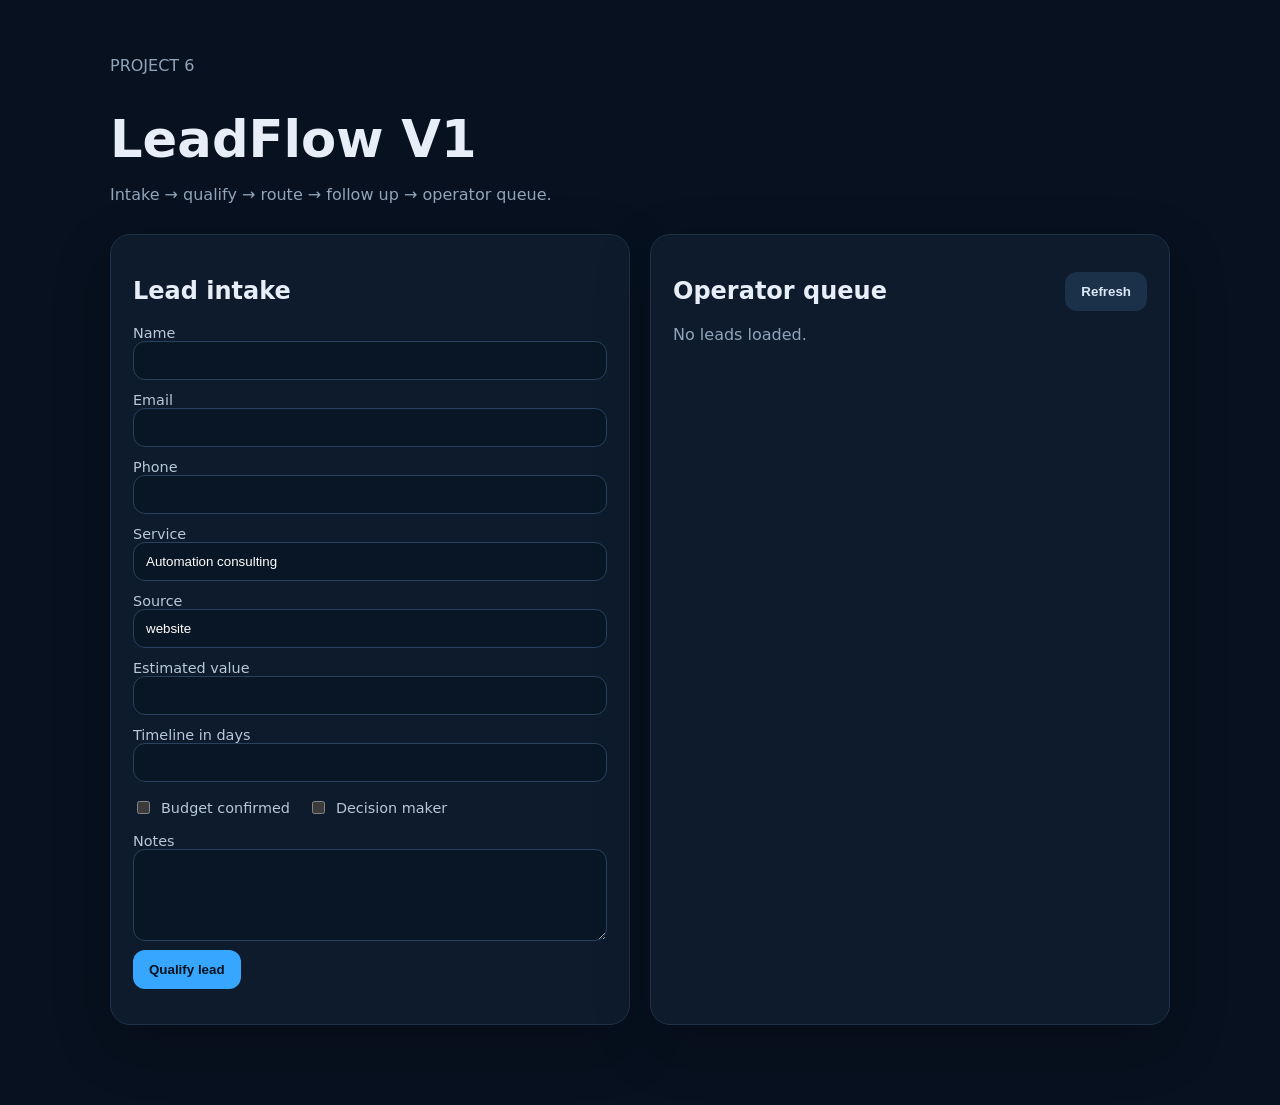
==== static/index.html @ afefdc9d "build: add static/index.html" ====
<!doctype html>
<html lang="en">
<head>
  <meta charset="utf-8" />
  <meta name="viewport" content="width=device-width, initial-scale=1" />
  <title>LeadFlow V1</title>
  <style>
    :root { color-scheme: dark; font-family: Inter, ui-sans-serif, system-ui, sans-serif; }
    * { box-sizing: border-box; }
    body { margin: 0; background: #07111f; color: #e7eef7; }
    main { max-width: 1100px; margin: 0 auto; padding: 40px 20px 80px; }
    h1 { margin-bottom: 6px; font-size: clamp(2rem, 4vw, 3.4rem); }
    .muted { color: #91a4bb; }
    .grid { display: grid; gap: 20px; grid-template-columns: repeat(auto-fit,minmax(320px,1fr)); margin-top: 30px; }
    .card { background: #0d1b2c; border: 1px solid #1d3148; border-radius: 20px; padding: 22px; box-shadow: 0 20px 60px rgba(0,0,0,.2); }
    label { display: block; margin: 12px 0 6px; font-size: .9rem; color: #b8c7d9; }
    input, textarea { width: 100%; border: 1px solid #28425f; border-radius: 12px; background: #091625; color: white; padding: 11px 12px; }
    textarea { min-height: 92px; resize: vertical; }
    .checks { display: flex; gap: 18px; flex-wrap: wrap; margin: 16px 0; }
    .checks label { display: flex; gap: 8px; align-items: center; margin: 0; }
    .checks input { width: auto; }
    button { border: 0; border-radius: 12px; padding: 12px 16px; font-weight: 700; cursor: pointer; background: #36a6ff; color: #03111d; }
    button.secondary { background: #1b314a; color: #dce9f7; }
    .row { display:flex; gap:10px; flex-wrap:wrap; }
    .lead { border-top: 1px solid #20364e; padding: 16px 0; }
    .badge { display:inline-block; border-radius:999px; background:#142b43; padding:4px 9px; margin-right:6px; font-size:.78rem; }
    pre { white-space: pre-wrap; color: #b9d9f3; }
  </style>
</head>
<body>
<main>
  <p class="muted">PROJECT 6</p>
  <h1>LeadFlow V1</h1>
  <p class="muted">Intake → qualify → route → follow up → operator queue.</p>
  <div class="grid">
    <section class="card">
      <h2>Lead intake</h2>
      <form id="lead-form">
        <label>Name <input name="name" required minlength="2" /></label>
        <label>Email <input name="email" type="email" required /></label>
        <label>Phone <input name="phone" /></label>
        <label>Service <input name="service" required value="Automation consulting" /></label>
        <label>Source <input name="source" value="website" /></label>
        <label>Estimated value <input name="estimated_value" type="number" min="0" /></label>
        <label>Timeline in days <input name="timeline_days" type="number" min="1" /></label>
        <div class="checks">
          <label><input name="budget_confirmed" type="checkbox" /> Budget confirmed</label>
          <label><input name="decision_maker" type="checkbox" /> Decision maker</label>
        </div>
        <label>Notes <textarea name="notes"></textarea></label>
        <button type="submit">Qualify lead</button>
      </form>
      <pre id="result" aria-live="polite"></pre>
    </section>
    <section class="card">
      <div class="row" style="justify-content:space-between;align-items:center">
        <h2>Operator queue</h2>
        <button class="secondary" id="refresh" type="button">Refresh</button>
      </div>
      <div id="queue" class="muted">No leads loaded.</div>
    </section>
  </div>
</main>
<script>
const form = document.querySelector("#lead-form");
const result = document.querySelector("#result");
const queue = document.querySelector("#queue");
function payloadFromForm() {
  const data = new FormData(form);
  const num = (name) => data.get(name) ? Number(data.get(name)) : null;
  return {
    name: data.get("name"),
    email: data.get("email"),
    phone: data.get("phone") || null,
    source: data.get("source") || "website",
    service: data.get("service"),
    estimated_value: num("estimated_value"),
    timeline_days: num("timeline_days"),
    budget_confirmed: data.get("budget_confirmed") === "on",
    decision_maker: data.get("decision_maker") === "on",
    notes: data.get("notes") || null
  };
}
async function loadQueue() {
  const response = await fetch("/api/leads");
  const leads = await response.json();
  if (!leads.length) {
    queue.innerHTML = '<p class="muted">No leads yet.</p>';
    return;
  }
  queue.innerHTML = leads.map(item => `
    <article class="lead">
      <strong>${item.lead.name}</strong> · ${item.lead.service}<br/>
      <span class="badge">${item.qualification.score}/100</span>
      <span class="badge">${item.qualification.routing}</span>
      <span class="badge">${item.qualification.priority}</span>
      <p><strong>Next:</strong> ${item.qualification.next_action}</p>
      <p class="muted">${item.follow_up}</p>
    </article>`).join("");
}
form.addEventListener("submit", async (event) => {
  event.preventDefault();
  result.textContent = "Processing…";
  const response = await fetch("/api/leads", {
    method: "POST",
    headers: {"Content-Type": "application/json"},
    body: JSON.stringify(payloadFromForm())
  });
  const data = await response.json();
  if (!response.ok) {
    result.textContent = JSON.stringify(data, null, 2);
    return;
  }
  result.textContent = `Score: ${data.qualification.score}/100
Route: ${data.qualification.routing}
Priority: ${data.qualification.priority}
Next action: ${data.qualification.next_action}

Follow-up:
${data.follow_up}`;
  await loadQueue();
});
document.querySelector("#refresh").addEventListener("click", loadQueue);
loadQueue();
</script>
</body>
</html>
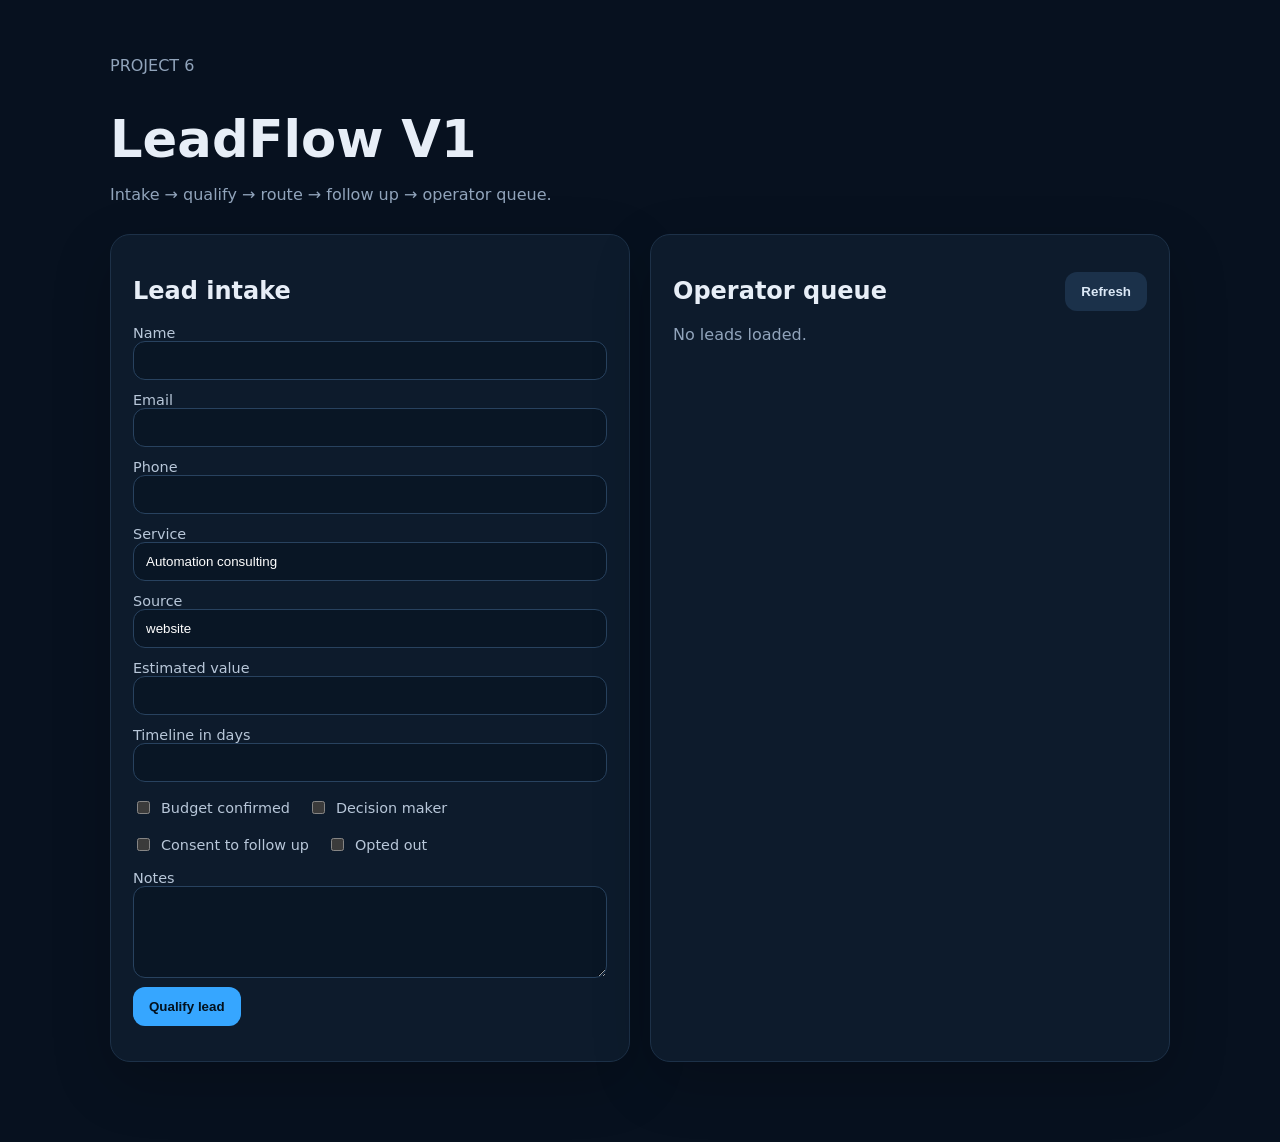
==== commit d662d63c: "feat: add consent deduplication and audit workflow" ====
--- a/static/index.html
+++ b/static/index.html
@@ -46,6 +46,8 @@
         <div class="checks">
           <label><input name="budget_confirmed" type="checkbox" /> Budget confirmed</label>
           <label><input name="decision_maker" type="checkbox" /> Decision maker</label>
+          <label><input name="communication_consent" type="checkbox" /> Consent to follow up</label>
+          <label><input name="opted_out" type="checkbox" /> Opted out</label>
         </div>
         <label>Notes <textarea name="notes"></textarea></label>
         <button type="submit">Qualify lead</button>
@@ -65,6 +67,11 @@
 const form = document.querySelector("#lead-form");
 const result = document.querySelector("#result");
 const queue = document.querySelector("#queue");
+function escapeHtml(value) {
+  return String(value).replace(/[&<>'"]/g, (character) => ({
+    "&": "&amp;", "<": "&lt;", ">": "&gt;", "'": "&#39;", '"': "&quot;"
+  })[character]);
+}
 function payloadFromForm() {
   const data = new FormData(form);
   const num = (name) => data.get(name) ? Number(data.get(name)) : null;
@@ -79,6 +86,8 @@
     budget_confirmed: data.get("budget_confirmed") === "on",
     decision_maker: data.get("decision_maker") === "on",
     notes: data.get("notes") || null
+    ,communication_consent: data.get("communication_consent") === "on"
+    ,opted_out: data.get("opted_out") === "on"
   };
 }
 async function loadQueue() {
@@ -90,12 +99,14 @@
   }
   queue.innerHTML = leads.map(item => `
     <article class="lead">
-      <strong>${item.lead.name}</strong> · ${item.lead.service}<br/>
-      <span class="badge">${item.qualification.score}/100</span>
-      <span class="badge">${item.qualification.routing}</span>
-      <span class="badge">${item.qualification.priority}</span>
-      <p><strong>Next:</strong> ${item.qualification.next_action}</p>
-      <p class="muted">${item.follow_up}</p>
+      <strong>${escapeHtml(item.lead.name)}</strong> · ${escapeHtml(item.lead.service)}<br/>
+      <span class="badge">${escapeHtml(item.qualification.score)}/100</span>
+      <span class="badge">${escapeHtml(item.qualification.routing)}</span>
+      <span class="badge">${escapeHtml(item.qualification.priority)}</span>
+      <p><strong>Next:</strong> ${escapeHtml(item.qualification.next_action)}</p>
+      <p><strong>Communication:</strong> ${escapeHtml(item.communication_status)}<br/>
+      <strong>Scheduling:</strong> ${escapeHtml(item.scheduling_status)}</p>
+      <p class="muted">${escapeHtml(item.follow_up)}</p>
     </article>`).join("");
 }
 form.addEventListener("submit", async (event) => {
@@ -115,6 +126,8 @@
 Route: ${data.qualification.routing}
 Priority: ${data.qualification.priority}
 Next action: ${data.qualification.next_action}
+Communication: ${data.communication_status}
+Scheduling: ${data.scheduling_status}
 
 Follow-up:
 ${data.follow_up}`;
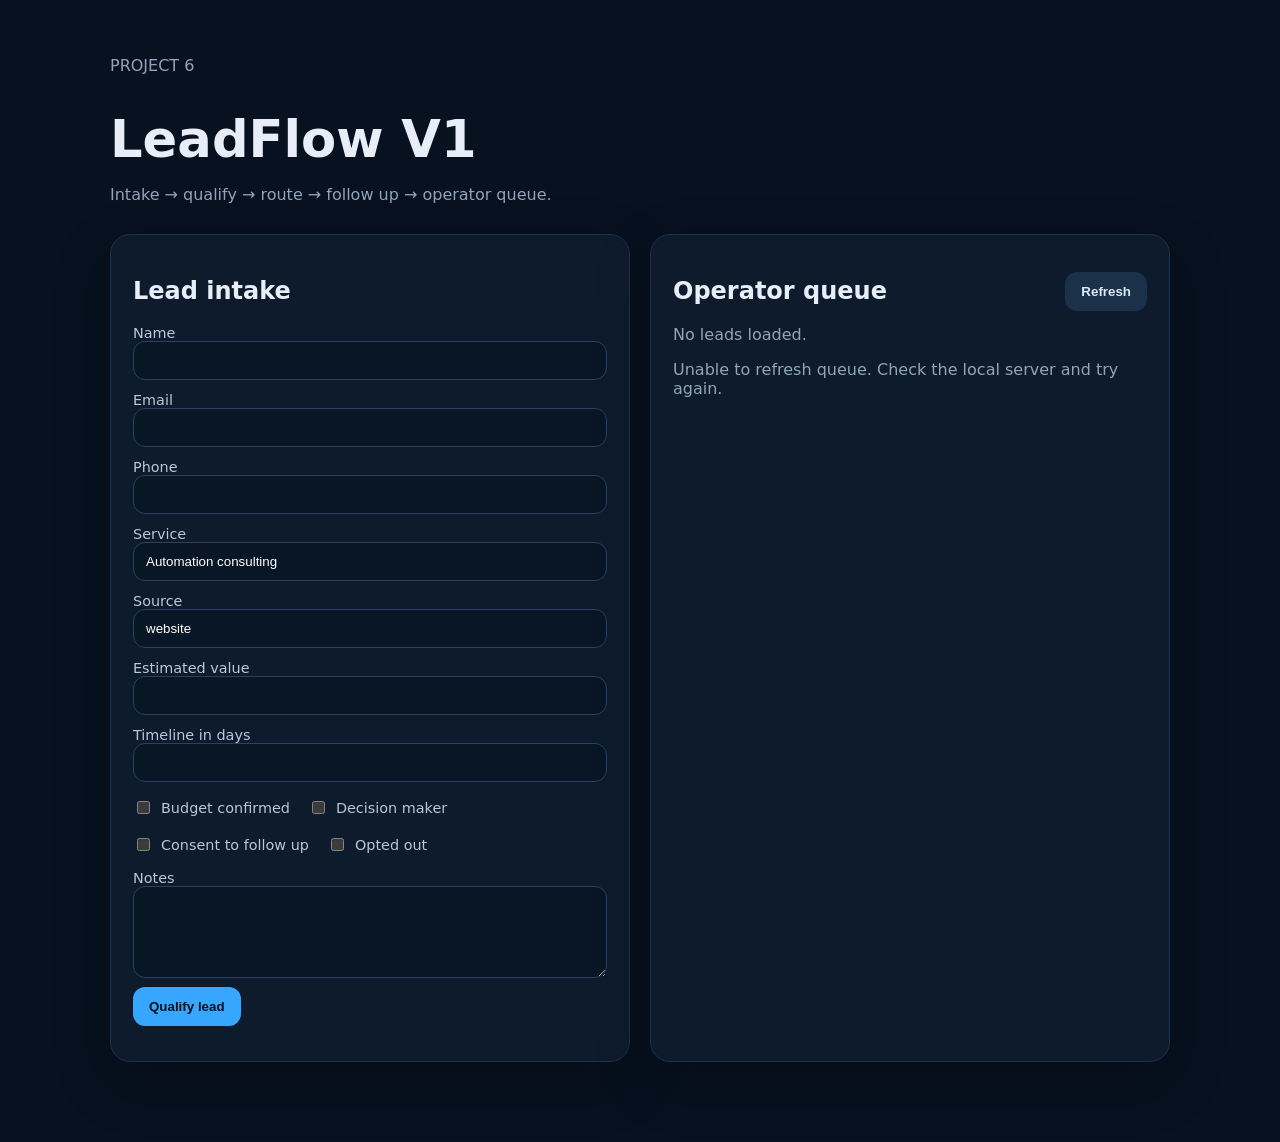
==== commit 16811f49: "fix(ui): make operator queue refresh visibly report success and failure" ====
--- a/static/index.html
+++ b/static/index.html
@@ -60,6 +60,7 @@
         <button class="secondary" id="refresh" type="button">Refresh</button>
       </div>
       <div id="queue" class="muted">No leads loaded.</div>
+      <p id="queue-status" class="muted" role="status" aria-live="polite">Queue not refreshed yet.</p>
     </section>
   </div>
 </main>
@@ -67,6 +68,9 @@
 const form = document.querySelector("#lead-form");
 const result = document.querySelector("#result");
 const queue = document.querySelector("#queue");
+const queueStatus = document.querySelector("#queue-status");
+const refreshButton = document.querySelector("#refresh");
+let queueLoadPending = false;
 function escapeHtml(value) {
   return String(value).replace(/[&<>'"]/g, (character) => ({
     "&": "&amp;", "<": "&lt;", ">": "&gt;", "'": "&#39;", '"': "&quot;"
@@ -91,13 +95,22 @@
   };
 }
 async function loadQueue() {
-  const response = await fetch("/api/leads");
-  const leads = await response.json();
-  if (!leads.length) {
-    queue.innerHTML = '<p class="muted">No leads yet.</p>';
-    return;
-  }
-  queue.innerHTML = leads.map(item => `
+  if (queueLoadPending) return;
+  queueLoadPending = true;
+  refreshButton.disabled = true;
+  refreshButton.textContent = "Refreshing…";
+  queueStatus.textContent = "Refreshing operator queue…";
+  try {
+    const response = await fetch("/api/leads", {cache: "no-store"});
+    if (!response.ok) throw new Error("Queue request failed");
+    const leads = await response.json();
+    if (!Array.isArray(leads)) throw new Error("Unexpected queue response");
+    if (!leads.length) {
+      queue.innerHTML = '<p class="muted">No leads yet.</p>';
+      queueStatus.textContent = "Queue refreshed. No leads yet.";
+      return;
+    }
+    queue.innerHTML = leads.map(item => `
     <article class="lead">
       <strong>${escapeHtml(item.lead.name)}</strong> · ${escapeHtml(item.lead.service)}<br/>
       <span class="badge">${escapeHtml(item.qualification.score)}/100</span>
@@ -108,6 +121,15 @@
       <strong>Scheduling:</strong> ${escapeHtml(item.scheduling_status)}</p>
       <p class="muted">${escapeHtml(item.follow_up)}</p>
     </article>`).join("");
+    queueStatus.textContent = `Queue refreshed: ${leads.length} lead${leads.length === 1 ? "" : "s"} loaded.`;
+  } catch {
+    // Keep the previous queue contents rather than replacing them with an error.
+    queueStatus.textContent = "Unable to refresh queue. Check the local server and try again.";
+  } finally {
+    queueLoadPending = false;
+    refreshButton.disabled = false;
+    refreshButton.textContent = "Refresh";
+  }
 }
 form.addEventListener("submit", async (event) => {
   event.preventDefault();
@@ -133,7 +155,7 @@
 ${data.follow_up}`;
   await loadQueue();
 });
-document.querySelector("#refresh").addEventListener("click", loadQueue);
+refreshButton.addEventListener("click", loadQueue);
 loadQueue();
 </script>
 </body>
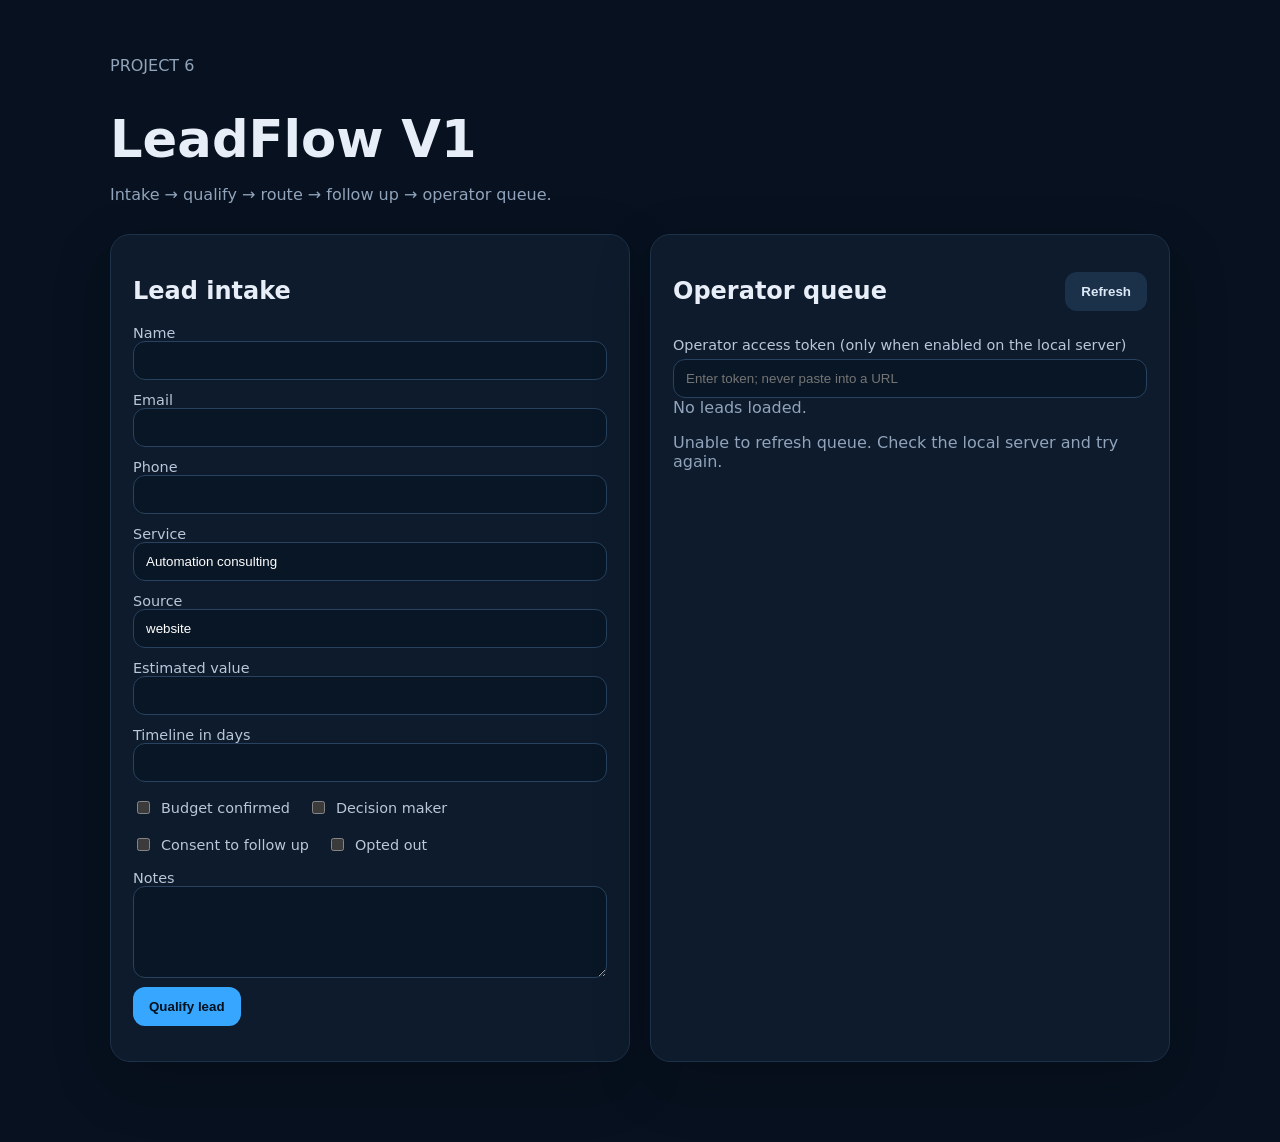
==== commit 70077934: "feat(leadflow): allow in-memory operator token for protected queue" ====
--- a/static/index.html
+++ b/static/index.html
@@ -59,6 +59,8 @@
         <h2>Operator queue</h2>
         <button class="secondary" id="refresh" type="button">Refresh</button>
       </div>
+      <label for="operator-token">Operator access token (only when enabled on the local server)</label>
+      <input id="operator-token" type="password" autocomplete="off" spellcheck="false" placeholder="Enter token; never paste into a URL" />
       <div id="queue" class="muted">No leads loaded.</div>
       <p id="queue-status" class="muted" role="status" aria-live="polite">Queue not refreshed yet.</p>
     </section>
@@ -70,7 +72,10 @@
 const queue = document.querySelector("#queue");
 const queueStatus = document.querySelector("#queue-status");
 const refreshButton = document.querySelector("#refresh");
+const operatorToken = document.querySelector("#operator-token");
+const submitButton = form.querySelector('button[type="submit"]');
 let queueLoadPending = false;
+let intakePending = false;
 function escapeHtml(value) {
   return String(value).replace(/[&<>'"]/g, (character) => ({
     "&": "&amp;", "<": "&lt;", ">": "&gt;", "'": "&#39;", '"': "&quot;"
@@ -101,7 +106,16 @@
   refreshButton.textContent = "Refreshing…";
   queueStatus.textContent = "Refreshing operator queue…";
   try {
-    const response = await fetch("/api/leads", {cache: "no-store"});
+    const queueOptions = {cache: "no-store"};
+    const token = operatorToken.value.trim();
+    if (token) queueOptions.headers = {Authorization: `Bearer ${token}`};
+    const response = await fetch("/api/leads", queueOptions);
+    if (response.status === 401) {
+      // Never retain stale PII from a prior authorized response after access fails.
+      queue.replaceChildren();
+      queueStatus.textContent = "Operator access required. Enter a valid token and refresh.";
+      return;
+    }
     if (!response.ok) throw new Error("Queue request failed");
     const leads = await response.json();
     if (!Array.isArray(leads)) throw new Error("Unexpected queue response");
@@ -133,18 +147,26 @@
 }
 form.addEventListener("submit", async (event) => {
   event.preventDefault();
+  if (intakePending) return;
+  intakePending = true;
+  submitButton.disabled = true;
+  submitButton.textContent = "Qualifying…";
   result.textContent = "Processing…";
-  const response = await fetch("/api/leads", {
-    method: "POST",
-    headers: {"Content-Type": "application/json"},
-    body: JSON.stringify(payloadFromForm())
-  });
-  const data = await response.json();
-  if (!response.ok) {
-    result.textContent = JSON.stringify(data, null, 2);
-    return;
-  }
-  result.textContent = `Score: ${data.qualification.score}/100
+  try {
+    const response = await fetch("/api/leads", {
+      method: "POST",
+      headers: {"Content-Type": "application/json"},
+      body: JSON.stringify(payloadFromForm())
+    });
+    if (!response.ok) {
+      result.textContent = `Unable to qualify lead (HTTP ${response.status}). Review the form and try again.`;
+      return;
+    }
+    const data = await response.json();
+    if (!data || !data.qualification || typeof data.qualification.score !== "number") {
+      throw new Error("Unexpected intake response");
+    }
+    result.textContent = `Score: ${data.qualification.score}/100
 Route: ${data.qualification.routing}
 Priority: ${data.qualification.priority}
 Next action: ${data.qualification.next_action}
@@ -153,7 +175,14 @@
 
 Follow-up:
 ${data.follow_up}`;
-  await loadQueue();
+    await loadQueue();
+  } catch {
+    result.textContent = "Unable to qualify lead. Check the local server and try again. No delivery was attempted.";
+  } finally {
+    intakePending = false;
+    submitButton.disabled = false;
+    submitButton.textContent = "Qualify lead";
+  }
 });
 refreshButton.addEventListener("click", loadQueue);
 loadQueue();
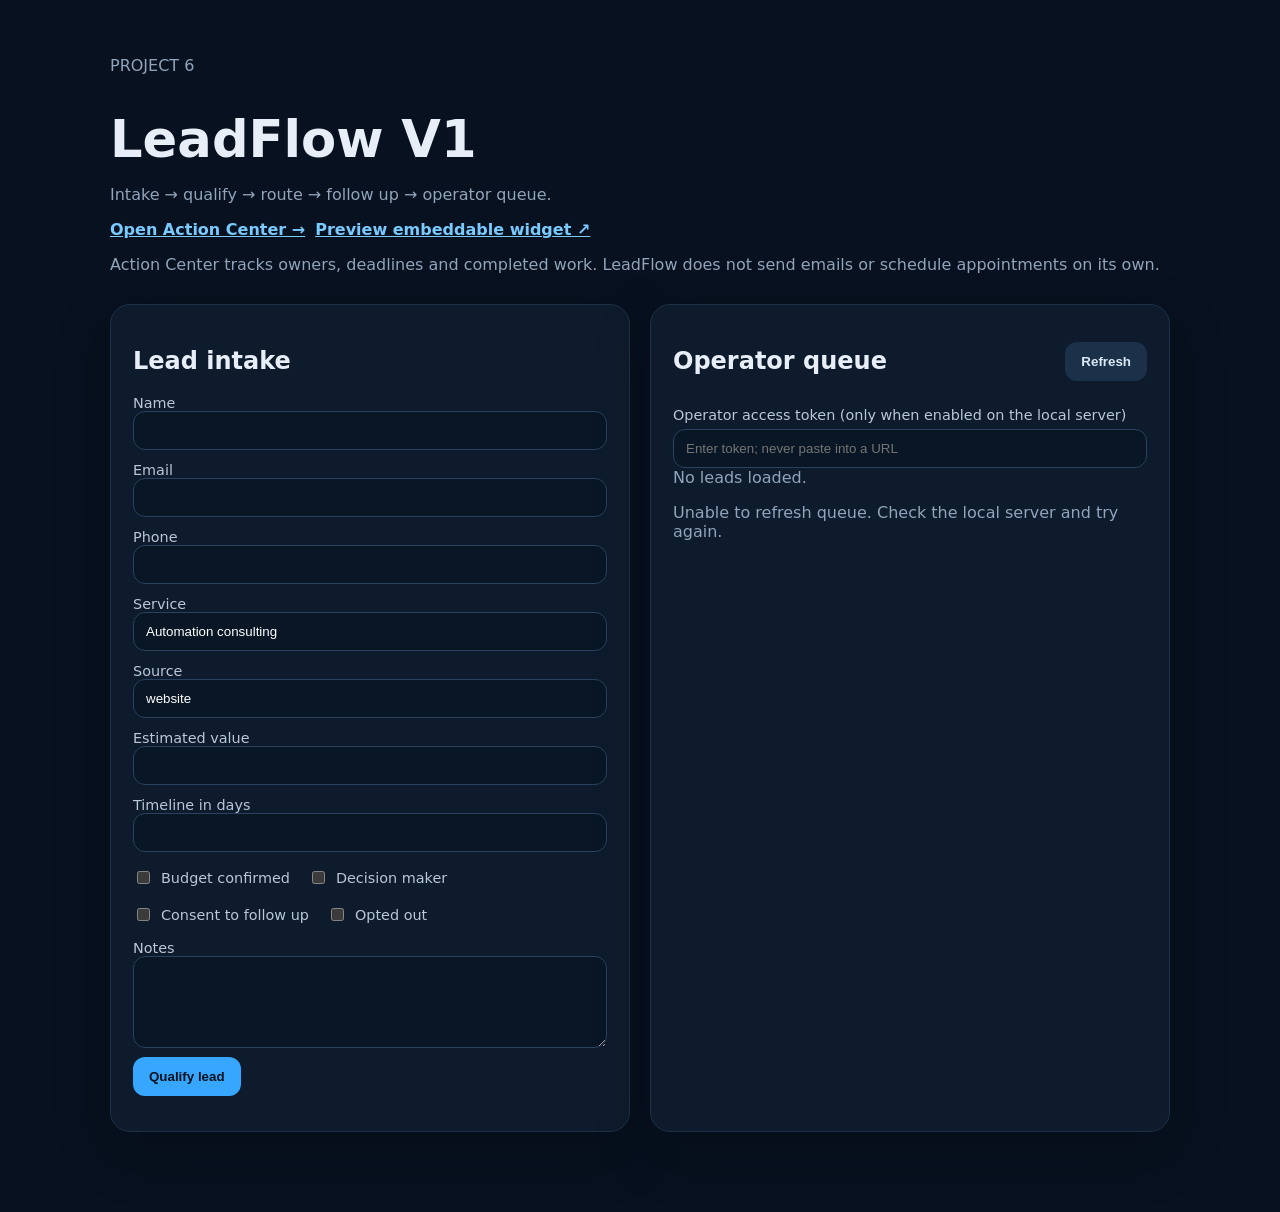
==== commit 2277dcde: "feat(ui): connect existing intake and operator queue to Action Center and widget" ====
--- a/static/index.html
+++ b/static/index.html
@@ -32,6 +32,11 @@
   <p class="muted">PROJECT 6</p>
   <h1>LeadFlow V1</h1>
   <p class="muted">Intake → qualify → route → follow up → operator queue.</p>
+  <div class="row" style="margin:16px 0 8px">
+    <a href="/action-center" style="color:#79caff;font-weight:700">Open Action Center →</a>
+    <a href="/widget" style="color:#79caff;font-weight:700">Preview embeddable widget ↗</a>
+  </div>
+  <p class="muted">Action Center tracks owners, deadlines and completed work. LeadFlow does not send emails or schedule appointments on its own.</p>
   <div class="grid">
     <section class="card">
       <h2>Lead intake</h2>
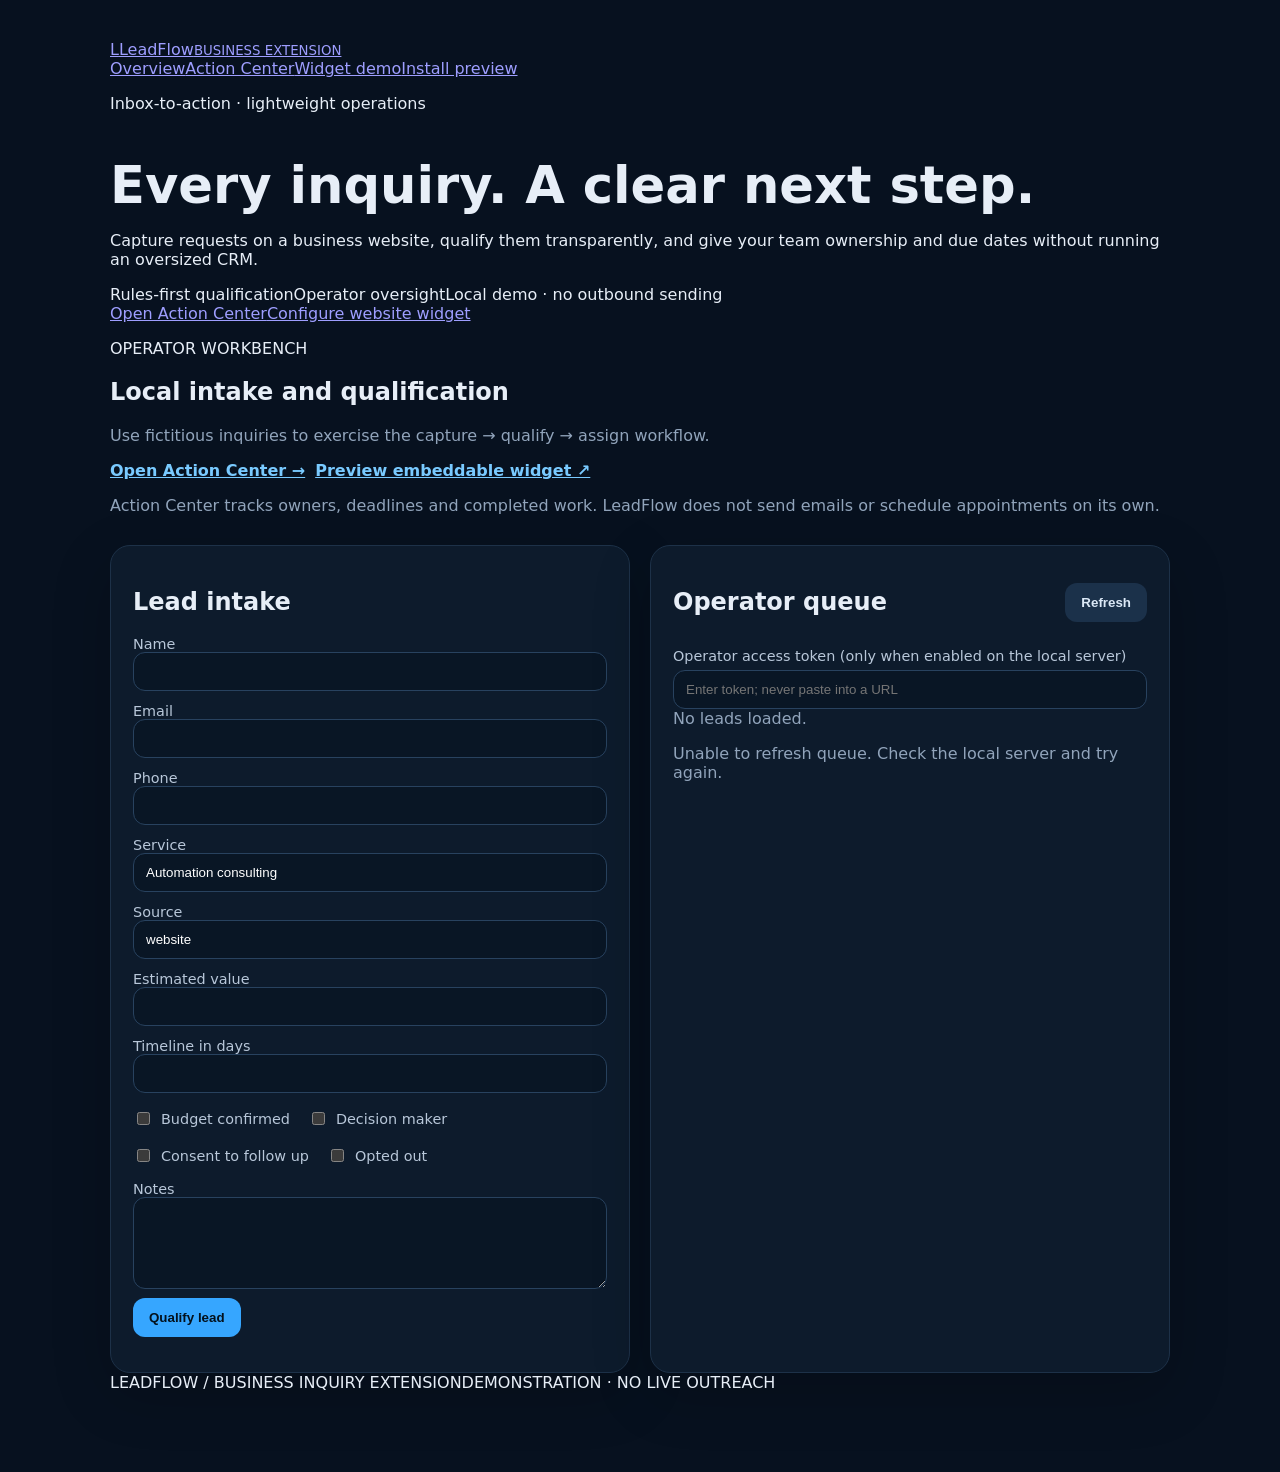
==== commit 714591e1: "feat(leadflow): connect polished dashboard navigation and local installer" ====
--- a/static/index.html
+++ b/static/index.html
@@ -26,12 +26,19 @@
     .badge { display:inline-block; border-radius:999px; background:#142b43; padding:4px 9px; margin-right:6px; font-size:.78rem; }
     pre { white-space: pre-wrap; color: #b9d9f3; }
   </style>
+<link rel="stylesheet" href="/brand.css">
 </head>
 <body>
 <main>
-  <p class="muted">PROJECT 6</p>
-  <h1>LeadFlow V1</h1>
-  <p class="muted">Intake → qualify → route → follow up → operator queue.</p>
+  <div class="lf-bar"><a class="lf-brand" href="/"><span class="lf-mark">L</span><span>LeadFlow<small>BUSINESS EXTENSION</small></span></a>
+  <nav class="lf-nav" aria-label="Primary"><a href="/" aria-current="page">Overview</a><a href="/action-center">Action Center</a><a href="/embed-demo">Widget demo</a><a class="lf-install" href="/install">Install preview</a></nav></div>
+  <section class="lf-hero"><p class="lf-eyebrow">Inbox-to-action · lightweight operations</p><h1>Every inquiry. A clear next step.</h1>
+  <p>Capture requests on a business website, qualify them transparently, and give your team ownership and due dates without running an oversized CRM.</p>
+  <div class="lf-context"><span><i class="lf-dot"></i>Rules-first qualification</span><span>Operator oversight</span><span>Local demo · no outbound sending</span></div>
+  <div class="lf-hero-actions"><a href="/action-center">Open Action Center</a><a class="lf-ghost" href="/install">Configure website widget</a></div></section>
+  <p class="lf-eyebrow">OPERATOR WORKBENCH</p>
+  <h2>Local intake and qualification</h2>
+  <p class="muted">Use fictitious inquiries to exercise the capture → qualify → assign workflow.</p>
   <div class="row" style="margin:16px 0 8px">
     <a href="/action-center" style="color:#79caff;font-weight:700">Open Action Center →</a>
     <a href="/widget" style="color:#79caff;font-weight:700">Preview embeddable widget ↗</a>
@@ -70,6 +77,7 @@
       <p id="queue-status" class="muted" role="status" aria-live="polite">Queue not refreshed yet.</p>
     </section>
   </div>
+  <footer class="lf-foot"><span>LEADFLOW / BUSINESS INQUIRY EXTENSION</span><span>DEMONSTRATION · NO LIVE OUTREACH</span></footer>
 </main>
 <script>
 const form = document.querySelector("#lead-form");
